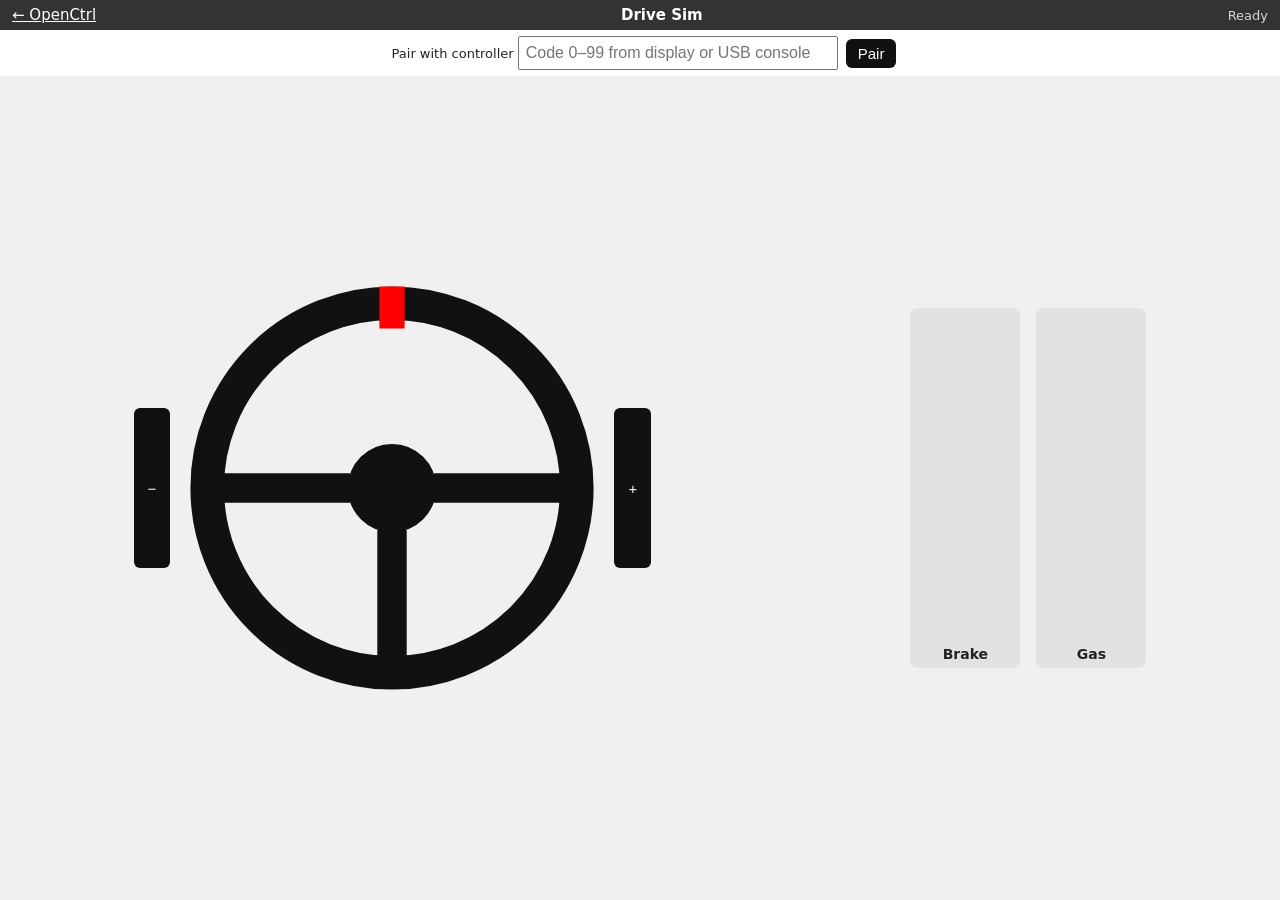
==== Examples/WebController/www/drive.html @ d6eb2cab "wip" ====
<!doctype html>
<html lang=en>
<head>
    <meta charset=UTF-8>
    <meta name=viewport content="width=device-width, initial-scale=1.0">
    <meta name=apple-mobile-web-app-capable content=yes>
    <meta name=mobile-web-app-capable content=yes>
    <link rel=icon href=data:,>
    <link rel=stylesheet href=openctrl.css>
    <script src=openctrl.js></script>
    <title>OpenCtrl Drive Sim</title>
    <style>
        main {
            flex-wrap: wrap;
            justify-content: space-around;
        }
        .wheel {
            display: flex;
            align-items: center;
            gap: 12px;
        }
        [data-steering] {
            width: min(65vmin, 420px);
            height: min(65vmin, 420px);
            color: var(--button);
        }
        [data-steering] svg {
            width: 100%;
            height: 100%;
            pointer-events: none;
        }
        .wheel button {
            height: min(30vmin, 160px);
        }
        .pedals {
            display: flex;
            align-items: flex-end;
            gap: 16px;
        }
        [data-fader] {
            --width: min(20vmin, 110px);
            --height: min(60vmin, 360px);
        }
    </style>
</head>
<body class=view>
    <header>
        <a href=index.html>&larr; OpenCtrl</a>
        <strong>Drive Sim</strong>
        <span data-status>Ready</span>
    </header>
    <div class=landscape-hint>Rotate your device for the best layout.</div>
    <main>
        <div class=wheel>
            <button data-button=6>&minus;</button>
            <div data-steering=x>
                <svg viewBox="0 0 100 100" fill=none stroke=currentColor>
                    <circle cx=50 cy=50 r=44 stroke-width=8 />
                    <circle cx=50 cy=50 r=10 fill=currentColor />
                    <path d="M6 50 H40 M60 50 H94 M50 60 V94" stroke-width=7 />
                    <path d="M50 2 V12" stroke=red stroke-width=6 />
                </svg>
            </div>
            <button data-button=7>+</button>
        </div>
        <div class=pedals>
            <div data-fader=z data-spring=-127>Brake</div>
            <div data-fader=rz data-spring=-127>Gas</div>
        </div>
    </main>
</body>
</html>
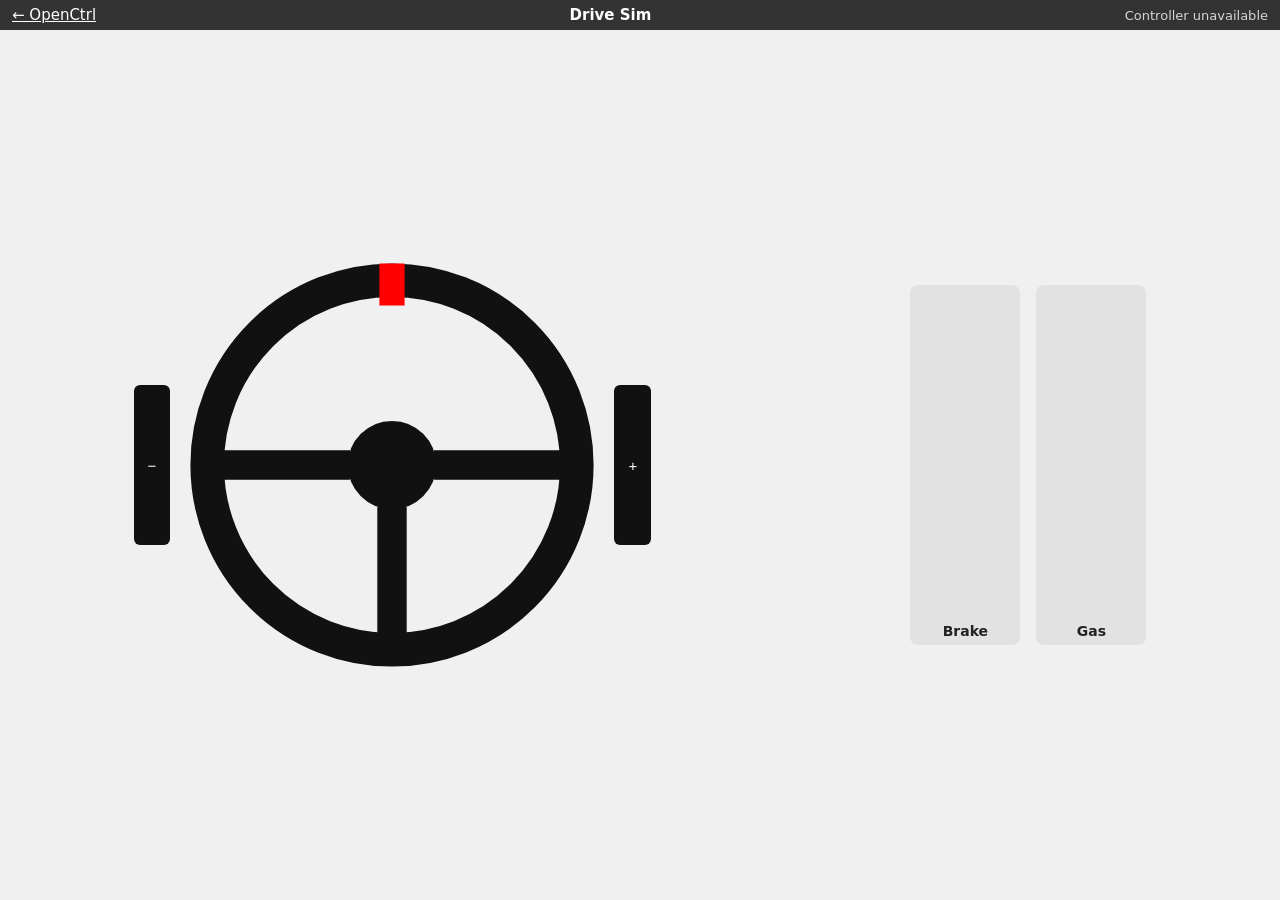
==== commit 3bb7339f: "wip" ====
--- a/Examples/WebController/www/drive.html
+++ b/Examples/WebController/www/drive.html
@@ -2,10 +2,14 @@
 <html lang=en>
 <head>
     <meta charset=UTF-8>
-    <meta name=viewport content="width=device-width, initial-scale=1.0">
+    <meta name=viewport content="width=device-width, initial-scale=1, maximum-scale=1, user-scalable=no, viewport-fit=cover">
     <meta name=apple-mobile-web-app-capable content=yes>
+    <meta name=apple-mobile-web-app-status-bar-style content=black-translucent>
     <meta name=mobile-web-app-capable content=yes>
-    <link rel=icon href=data:,>
+    <meta name=theme-color content="#333333">
+    <link rel=manifest href=manifest.webmanifest>
+    <link rel=icon href=icon.svg>
+    <link rel=apple-touch-icon href=icon-192.png>
     <link rel=stylesheet href=openctrl.css>
     <script src=openctrl.js></script>
     <title>OpenCtrl Drive Sim</title>
